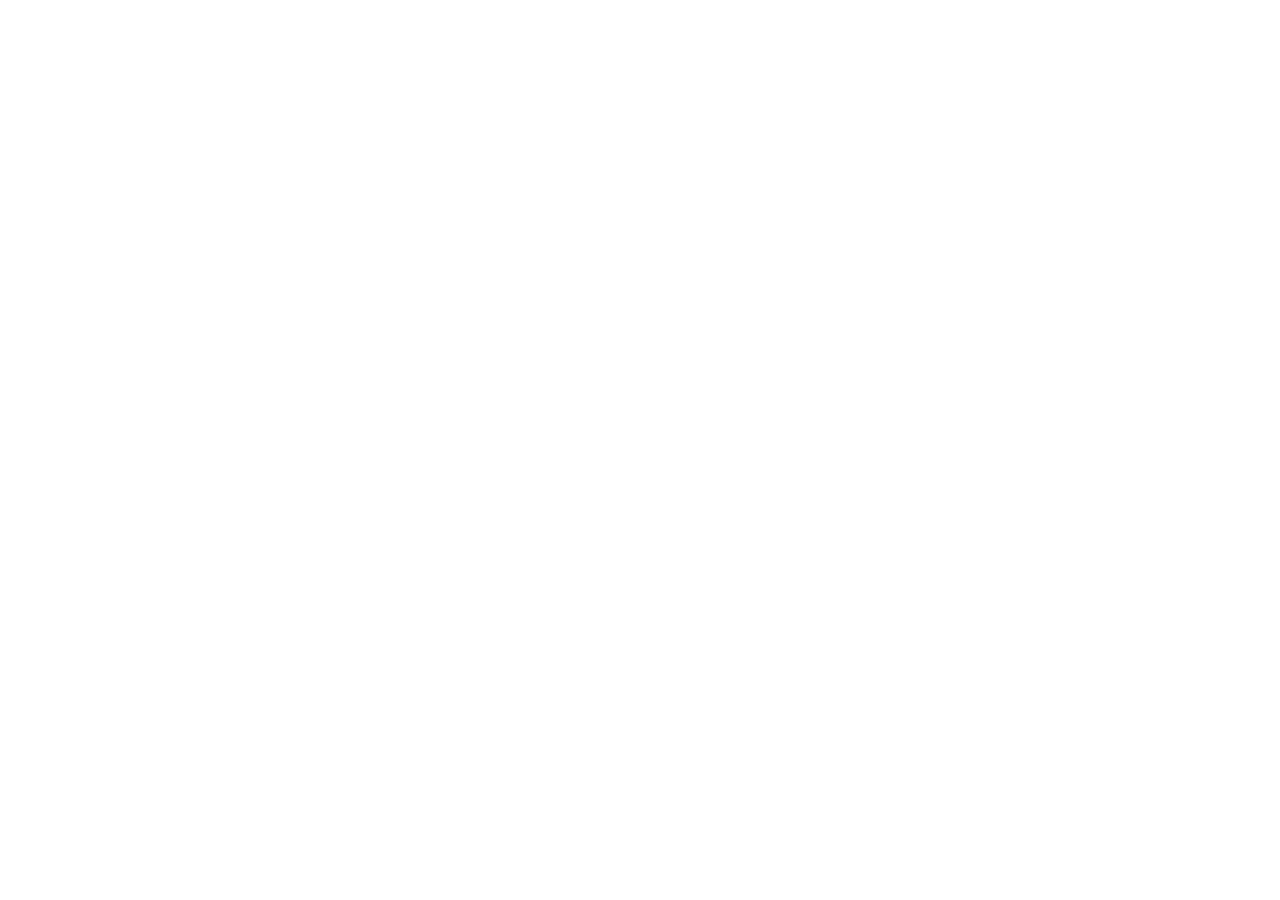
==== destinations/libanon.html @ 13b2a5f7 "refactor: save between" ====
<!DOCTYPE html>
<html lang="en">
<head>
    <meta charset="UTF-8">
    <meta name="viewport" content="width=device-width, initial-scale=1.0">
    <title>Libanon</title>
    <link rel="stylesheet" href="/css/fonts.css">
    <link rel="stylesheet" href="/css/style.css">
    <link rel="stylesheet" href="/css/slider.css">
    <link rel="shortcut icon" href="favicon.ico" type="image/x-icon">
</head>
<body>
    
</body>
</html>
---- css/fonts.css ----
/* arima-100 - greek_greek-ext_latin_latin-ext_malayalam_tamil_vietnamese */
@font-face {
  font-display: swap; /* Check https://developer.mozilla.org/en-US/docs/Web/CSS/@font-face/font-display for other options. */
  font-family: 'Arima';
  font-style: normal;
  font-weight: 100;
  src: url('.assets/fonts/arima-v7-greek_greek-ext_latin_latin-ext_malayalam_tamil_vietnamese-100.woff2') format('woff2'); /* Chrome 36+, Opera 23+, Firefox 39+, Safari 12+, iOS 10+ */
}
/* arima-200 - greek_greek-ext_latin_latin-ext_malayalam_tamil_vietnamese */
@font-face {
  font-display: swap; /* Check https://developer.mozilla.org/en-US/docs/Web/CSS/@font-face/font-display for other options. */
  font-family: 'Arima';
  font-style: normal;
  font-weight: 200;
  src: url('.assets/fonts/arima-v7-greek_greek-ext_latin_latin-ext_malayalam_tamil_vietnamese-200.woff2') format('woff2'); /* Chrome 36+, Opera 23+, Firefox 39+, Safari 12+, iOS 10+ */
}
/* arima-300 - greek_greek-ext_latin_latin-ext_malayalam_tamil_vietnamese */
@font-face {
  font-display: swap; /* Check https://developer.mozilla.org/en-US/docs/Web/CSS/@font-face/font-display for other options. */
  font-family: 'Arima';
  font-style: normal;
  font-weight: 300;
  src: url('.assets/fonts/arima-v7-greek_greek-ext_latin_latin-ext_malayalam_tamil_vietnamese-300.woff2') format('woff2'); /* Chrome 36+, Opera 23+, Firefox 39+, Safari 12+, iOS 10+ */
}
/* arima-regular - greek_greek-ext_latin_latin-ext_malayalam_tamil_vietnamese */
@font-face {
  font-display: swap; /* Check https://developer.mozilla.org/en-US/docs/Web/CSS/@font-face/font-display for other options. */
  font-family: 'Arima';
  font-style: normal;
  font-weight: 400;
  src: url('.assets/fonts/arima-v7-greek_greek-ext_latin_latin-ext_malayalam_tamil_vietnamese-regular.woff2') format('woff2'); /* Chrome 36+, Opera 23+, Firefox 39+, Safari 12+, iOS 10+ */
}
/* arima-500 - greek_greek-ext_latin_latin-ext_malayalam_tamil_vietnamese */
@font-face {
  font-display: swap; /* Check https://developer.mozilla.org/en-US/docs/Web/CSS/@font-face/font-display for other options. */
  font-family: 'Arima';
  font-style: normal;
  font-weight: 500;
  src: url('.assets/fonts/arima-v7-greek_greek-ext_latin_latin-ext_malayalam_tamil_vietnamese-500.woff2') format('woff2'); /* Chrome 36+, Opera 23+, Firefox 39+, Safari 12+, iOS 10+ */
}
/* arima-600 - greek_greek-ext_latin_latin-ext_malayalam_tamil_vietnamese */
@font-face {
  font-display: swap; /* Check https://developer.mozilla.org/en-US/docs/Web/CSS/@font-face/font-display for other options. */
  font-family: 'Arima';
  font-style: normal;
  font-weight: 600;
  src: url('.assets/fonts/arima-v7-greek_greek-ext_latin_latin-ext_malayalam_tamil_vietnamese-600.woff2') format('woff2'); /* Chrome 36+, Opera 23+, Firefox 39+, Safari 12+, iOS 10+ */
}
/* arima-700 - greek_greek-ext_latin_latin-ext_malayalam_tamil_vietnamese */
@font-face {
  font-display: swap; /* Check https://developer.mozilla.org/en-US/docs/Web/CSS/@font-face/font-display for other options. */
  font-family: 'Arima';
  font-style: normal;
  font-weight: 700;
  src: url('.assets/fonts/arima-v7-greek_greek-ext_latin_latin-ext_malayalam_tamil_vietnamese-700.woff2') format('woff2'); /* Chrome 36+, Opera 23+, Firefox 39+, Safari 12+, iOS 10+ */
}


/* palanquin-100 - devanagari_latin_latin-ext */
@font-face {
  font-display: swap; /* Check https://developer.mozilla.org/en-US/docs/Web/CSS/@font-face/font-display for other options. */
  font-family: 'Palanquin';
  font-style: normal;
  font-weight: 100;
  src: url('.assets/fonts/palanquin-v17-devanagari_latin_latin-ext-100.woff2') format('woff2'); /* Chrome 36+, Opera 23+, Firefox 39+, Safari 12+, iOS 10+ */
}
/* palanquin-200 - devanagari_latin_latin-ext */
@font-face {
  font-display: swap; /* Check https://developer.mozilla.org/en-US/docs/Web/CSS/@font-face/font-display for other options. */
  font-family: 'Palanquin';
  font-style: normal;
  font-weight: 200;
  src: url('.assets/fonts/palanquin-v17-devanagari_latin_latin-ext-200.woff2') format('woff2'); /* Chrome 36+, Opera 23+, Firefox 39+, Safari 12+, iOS 10+ */
}
/* palanquin-300 - devanagari_latin_latin-ext */
@font-face {
  font-display: swap; /* Check https://developer.mozilla.org/en-US/docs/Web/CSS/@font-face/font-display for other options. */
  font-family: 'Palanquin';
  font-style: normal;
  font-weight: 300;
  src: url('.assets/fonts/palanquin-v17-devanagari_latin_latin-ext-300.woff2') format('woff2'); /* Chrome 36+, Opera 23+, Firefox 39+, Safari 12+, iOS 10+ */
}
/* palanquin-regular - devanagari_latin_latin-ext */
@font-face {
  font-display: swap; /* Check https://developer.mozilla.org/en-US/docs/Web/CSS/@font-face/font-display for other options. */
  font-family: 'Palanquin';
  font-style: normal;
  font-weight: 400;
  src: url('.assets/fonts/palanquin-v17-devanagari_latin_latin-ext-regular.woff2') format('woff2'); /* Chrome 36+, Opera 23+, Firefox 39+, Safari 12+, iOS 10+ */
}
/* palanquin-500 - devanagari_latin_latin-ext */
@font-face {
  font-display: swap; /* Check https://developer.mozilla.org/en-US/docs/Web/CSS/@font-face/font-display for other options. */
  font-family: 'Palanquin';
  font-style: normal;
  font-weight: 500;
  src: url('.assets/fonts/palanquin-v17-devanagari_latin_latin-ext-500.woff2') format('woff2'); /* Chrome 36+, Opera 23+, Firefox 39+, Safari 12+, iOS 10+ */
}
/* palanquin-600 - devanagari_latin_latin-ext */
@font-face {
  font-display: swap; /* Check https://developer.mozilla.org/en-US/docs/Web/CSS/@font-face/font-display for other options. */
  font-family: 'Palanquin';
  font-style: normal;
  font-weight: 600;
  src: url('.assets/fonts/palanquin-v17-devanagari_latin_latin-ext-600.woff2') format('woff2'); /* Chrome 36+, Opera 23+, Firefox 39+, Safari 12+, iOS 10+ */
}
/* palanquin-700 - devanagari_latin_latin-ext */
@font-face {
  font-display: swap; /* Check https://developer.mozilla.org/en-US/docs/Web/CSS/@font-face/font-display for other options. */
  font-family: 'Palanquin';
  font-style: normal;
  font-weight: 700;
  src: url('.assets/fonts/palanquin-v17-devanagari_latin_latin-ext-700.woff2') format('woff2'); /* Chrome 36+, Opera 23+, Firefox 39+, Safari 12+, iOS 10+ */
}
---- css/style.css ----
:root {
    --main-color: rgba(241, 201, 83, 1);
    --secondary-color: rgba(78, 164, 135, 1);
}

* {
    margin: 0;
    box-sizing: border-box;
    scroll-behavior: smooth;
}

/* Header start */
header {
    display: flex;
    width: 100%;
    padding: 32px 0 32px 146px;
    gap: 102px;

    background-color: var(--secondary-color);
}

header img {
    width: 72px;
    height: 72px;
}

.nav-bar {
    display: flex;
    align-items: center;
    gap: 72px;
}

.list{
    display: flex;
    gap: 72px;
}

.list-item {
    list-style: none;
    font-family: 'Arima';
    font-weight: 700;
    font-size: 24px;
    line-height: 0.8;

    color: #FFFFFF;
}

.list-item a {
    text-decoration: none;
    color: #FFFFFF;
}
/* Header End */



/* Hero Begin */

.hero{
    position: relative;
    background: url(/assets/img/header\ photo\ \(2\).png);
    background-position: center;
    background-repeat: no-repeat;
    background-size: cover;

    height: 515px;
}

.overlay-container{
    position: relative;
    left: 0;
    top: 0;

}

.hero-content{
    position: absolute;
    top: 25%;
    left: 9%;
}

.circle{
    position: absolute;
    bottom: 80px;
    left: 430px;

    animation: rotieren 9s infinite linear;
}

@keyframes rotieren {
    from{
        transform: rotate(0deg);
    }

    to{
        transform: rotate(360deg);
    }
}

.hero-content h1{
    font-family: 'Arima';
    font-size: 60px;
    font-weight: 700;
}

.hero-content p{
    font-family: 'Palanquin';
    font-style: normal;
    font-weight: 500;
    font-size: 28px;
}

.hero-text{
    display: flex;
    flex-direction: column;
    gap: 32px;
}

/* Hero End */

.headline{
    font-family: 'Arima';
    font-style: normal;
    font-weight: 700;
    font-size: 56px;
    color: #4EA487;
}

.headline::before{
    content: "";
    width: 40px;
    height: 40px;
    display: inline-block;
    background-image: url('../assets/icons/rocket_launch.png');
    background-position: center;
    background-repeat: no-repeat;
    background-size: contain;
    padding-right: 24px;
}

.slider-section p{
     font-family: 'Palanquin';
     font-style: normal;
     font-weight: 500;
     font-size: 24px;
     color: #54370d;
}
.headline-Contact{
    font-family: 'Arima';
    font-style: normal;
    font-weight: 700;
    font-size: 56px;
    color: #4EA487;
}
.headline-Contact::before{
    content: "";
    width: 40px;
    height: 40px;
    display: inline-block;
    background-image: url('/assets/icons/person_pin.png');
    background-position: center;
    background-repeat: no-repeat;
    background-size: contain;
    padding-right: 24px;
}

.contact{
    padding: 120px 0 120px 120px;
    display: flex;
    flex-direction: column;
    align-items: center;
    justify-content: center;
    gap: 56px;
}

.contact p{
  font-family: 'Palanquin';
  font-style: normal;
  font-weight: 500;

  text-align: center;

  font-size: 24px;
}
form{
    display: flex;
    flex-direction: column;
    
}

form input{
    border: none;
    border-bottom: solid 1px black;
    width: 525px;
    padding-bottom: 17px;
}
.input-class{
    width: 1085px;
}
.contact-box{
    display: flex;
    gap: 35px;
}

label{
  font-family: 'Palanquin';
  font-style: normal;
  font-weight: 500;

  font-size: 24px;
}

.field{
    display: flex;
    flex-direction: column;
}

.contact-formular{
    display: flex;
    flex-direction: column;
    gap: 85px;
}

.checkbox{
    width: 18px;
    height: 18px;
}

.label-checkbox{
    padding-top: 15px;
    display: flex;
    justify-content: center;
    gap: 10px;
}

.label-checkbox span{
    font-family: 'Palanquin';
    font-style: normal;
    font-weight: 400;

    font-size: 15px;

    padding-bottom: 50px;
}

.button{
   width: 140px;
   padding: 16px;
   border-radius: 40px;

   font-family: 'Arima';
   font-style: normal;
   font-weight: 700;

   font-size: 24px;
}

.button-container{
    display: flex;
    justify-content: center;
}
---- css/slider.css ----
.slider{
            padding: 88px 120px 120px 120px;
        }

        .slider img{
            width: 1200px;
            height: 530px;
            object-fit: cover;
        }

        .headline{
            font-family: 'Arima';
            font-style: normal;
            font-weight: 700;
            font-size: 56px;
            color: #4EA487;
            padding-bottom: 24px;
        }

        .headline::before{
            content: "";
            width: 40px;
            height: 40px;
            display: inline-block;
            background-image: url('../assets/icons/rocket_launch.png');
            background-position: center;
            background-repeat: no-repeat;
            background-size: contain;
            padding-right: 24px;
        }

        .slider{
            font-family: 'Palanquin';
            font-style: normal;
            font-weight: 500;
            font-size: 24px;
            color: #54370d;
        }
        
        .slider-content{
            text-align: center;
            padding-bottom: 88px;
        }

        .slider_a_wrapper h3{
             font-family: 'Palanquin';
             font-style: normal;
             font-weight: 600;
             font-size: 48px;
        }

        .slider_a_wrapper p{
             font-family: 'Palanquin';
             font-style: normal;
             font-weight: 400;
             font-size: 28px;
        }
        
        .slider_a{
            position: relative;
            overflow: hidden;

            display: flex;
            justify-content: center;
            align-items: end;

            width: 1200px;
            height: 530px;

            border-top-right-radius: 100px;
            padding: 0px 88px;
        }

        .slider_a input{
            z-index: 2;

            
        }

        .slider_a input {
            appearance: none;

            width: 28px;
            height: 28px;

            margin: 0 6px 25px;

            border: 2px solid #FFFFFF;
            border-radius: 50px;

            background: transparent;

            cursor: pointer;
        }

        .slider_a input:checked {
            background: rgb(241, 201, 83);
            width: 40px;
            height: 28px;
        }

        .slider_a_wrapper{
            z-index: 1;

            position: absolute;
            display: flex;

            width: 100%;
            height: 100%;
            transition: all 1s ease-in-out;
        }

        .slider_a_element{
            display: flex;
            flex-direction: column;
            gap: 8px;
            color: rgb(175, 223, 255);
            padding: 16px 24px;
    
            min-width: 100%;
            height: 100%;
        }

        .slider-text-container {
            background-color: rgba(0, 0, 0, 0.707);
            padding: 16px 24px;
            width: 880px;
            height: 230px;
        }


        .element_first{
            background: url(/assets/img/slide_first.png);
            background-position: center;
            background-repeat: no-repeat;
            background-size: cover;
        }

        .element_second{
            background: url(/assets/img/sicilysecound.jpeg);
            background-position: center;
            background-repeat: no-repeat;
            background-size: cover;
        }

        .element_third{
            background: url(/assets/img/theojamous-river-4951162_1920.jpg);
            background-position: center;
            background-repeat: no-repeat;
            background-size: cover;
        }

        .element_fourth{
            background: url(/assets/img/theojamous-river-4951162_1920.jpg);
            background-position: center;
            background-repeat: no-repeat;
            background-size: cover;
        }

       .slider_a input[value="first"]:checked ~ .slider_a_wrapper{
            transform: translateX(0);
        }

        .slider_a input[value="second"]:checked ~ .slider_a_wrapper{
            transform: translateX(-100%);
        } 

        .slider_a input[value="third"]:checked ~ .slider_a_wrapper{
            transform: translateX(-200%);
        }

        .slider_a input[value="fourth"]:checked ~ .slider_a_wrapper{
            transform: translateX(-300%);
        }
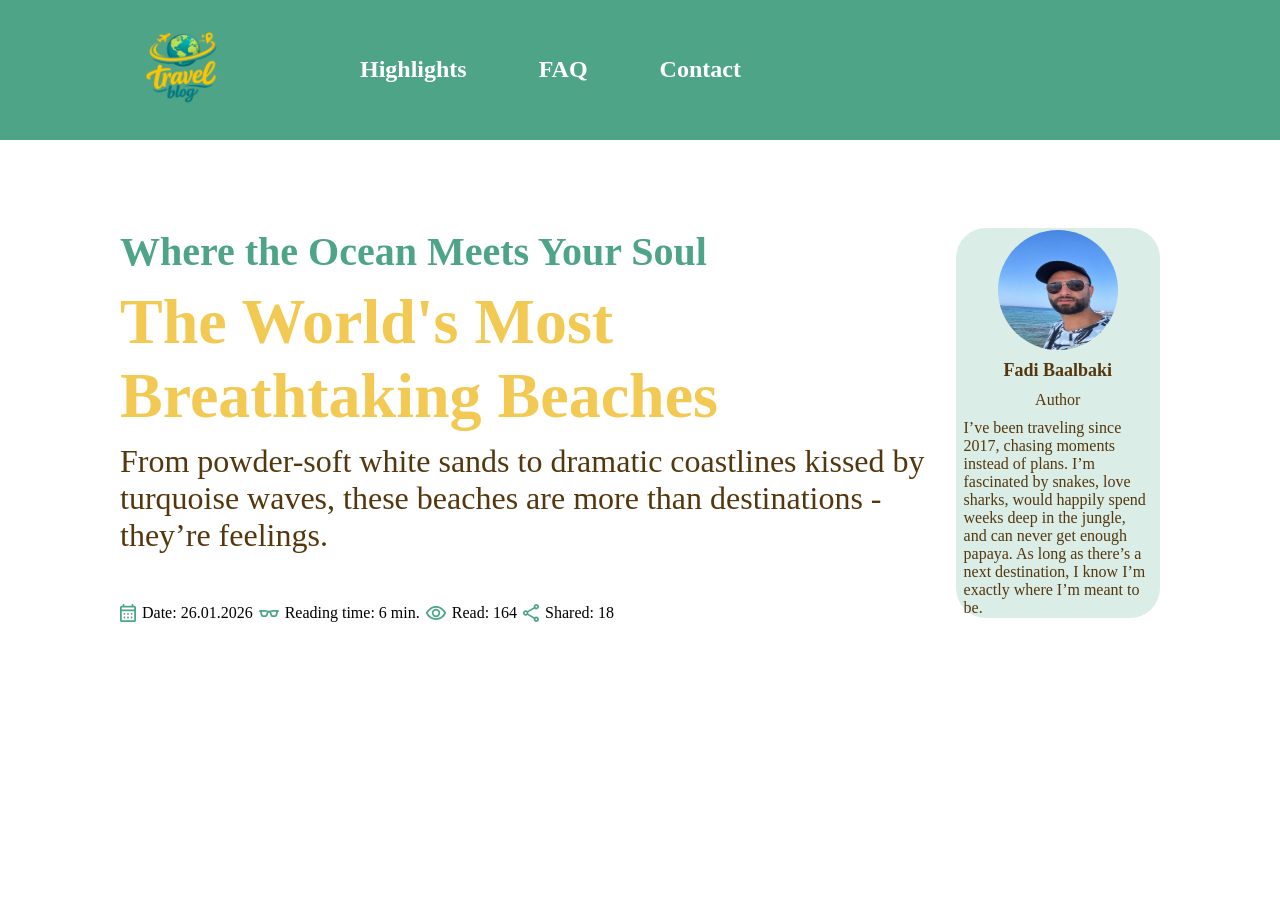
==== commit 81ba9626: "refactor: landing page done" ====
--- a/destinations/libanon.html
+++ b/destinations/libanon.html
@@ -5,11 +5,72 @@
     <meta name="viewport" content="width=device-width, initial-scale=1.0">
     <title>Libanon</title>
     <link rel="stylesheet" href="/css/fonts.css">
-    <link rel="stylesheet" href="/css/style.css">
+    <link rel="stylesheet" href="/css/libanon.css">
     <link rel="stylesheet" href="/css/slider.css">
     <link rel="shortcut icon" href="favicon.ico" type="image/x-icon">
 </head>
 <body>
+     <header>
+        <a href="/index.html">
+        <img src="/assets/icons/traver_blog_icon.svg" alt="Travel Blog Logo">
+        </a>
+            <nav class="nav-bar">
+                 <ul class="list">
+                    <li class="list-item"><a href="#highlights">Highlights</a></li>
+                    <li class="list-item"><a href="#faq">FAQ</a></li>
+                    <li class="list-item"><a href="#contact">Contact</a></li>
+                </ul>
+            </nav>
+    </header>
+    <main>
+        <section class="hero-blog">
+            <div class="hero_text_blog">
+                <h2>Where the Ocean Meets Your Soul</h2>
+                <h1>The World's Most Breathtaking Beaches</h1>
+                <p>From powder-soft white sands to dramatic coastlines kissed by<br> turquoise waves, these beaches are more than destinations - they’re feelings.</p>
+
+                
+                    <ul class="article-meta">
+                    <li class="meta-item">
+                        <img src="../assets/icons/calendar_month.svg" alt="Date">
+                        <span>Date: 26.01.2026</span>
+                    </li>
+
+                    <li class="meta-item">
+                        <img src="../assets/icons/eyeglasses_2.svg" alt="Reading time">
+                        <span>Reading time: 6 min.</span>
+                    </li>
+
+                    <li class="meta-item">
+                        <img src="../assets/icons/visibility.svg" alt="Reads">
+                        <span>Read: 164</span>
+                    </li>
+
+                    <li class="meta-item">
+                        <img src="../assets/icons/share.svg" alt="Shares">
+                        <span>Shared: 18</span>
+                    </li>
+
+                </ul>
+            </div>
+            <article class="article">
+                <img src="/assets/img/Mein Bild.png" alt="Mein Bild">
+                <h3>Fadi Baalbaki</h3>
+                <p class="author">Author</p>
+                <p>I’ve been traveling since 2017, chasing moments instead of plans.
+I’m fascinated by snakes, love sharks, would happily spend weeks deep in the jungle, and can never get enough papaya. As long  as there’s a next destination, I know I’m exactly where I’m meant to be.</p>
+            </article>
+        </section>
+        <section class="slider_b">
+
+         <div class="slider_b_element"></div>
+         <div class="slider_b_element"></div>
+         <div class="slider_b_element"></div>
+         <div class="slider_b_element"></div>
+         <div class="slider_b_element"></div>
+
+    </section>
+    </main>
     
 </body>
 </html>
--- a/css/libanon.css
+++ b/css/libanon.css
@@ -0,0 +1,204 @@
+* {
+    margin: 0;
+    box-sizing: border-box;
+    scroll-behavior: smooth;
+}
+
+:root {
+    --main-color: rgba(241, 201, 83, 1);
+    --secondary-color: rgba(78, 164, 135, 1);
+}
+
+header {
+    display: flex;
+    width: 100%;
+    padding: 32px 0 32px 146px;
+    gap: 102px;
+
+    background-color: var(--secondary-color);
+}
+
+header img {
+    width: 72px;
+    height: 72px;
+}
+
+.nav-bar {
+    display: flex;
+    align-items: center;
+    gap: 72px;
+}
+
+.list{
+    display: flex;
+    gap: 72px;
+}
+
+.list-item {
+    list-style: none;
+    font-family: 'Arima';
+    font-weight: 700;
+    font-size: 24px;
+    line-height: 0.8;
+
+    color: #FFFFFF;
+}
+
+.list-item a {
+    text-decoration: none;
+    color: #FFFFFF;
+}
+
+.hero-blog{
+    display: flex;
+    padding: 88px 120px;
+    gap: 30px;
+}
+
+.hero-blog h2{
+  font-family: 'Palanquin';
+  font-style: normal;
+  font-weight: 600;
+  font-size: 40px;
+  color: #4EA487;
+}
+
+.hero-blog h1{
+  font-family: 'Arima';
+  font-style: normal;
+  font-weight: 700;
+  font-size: 64px;
+  color: #F1C953;
+}
+
+.hero-blog p{
+  font-family: 'Palanquin';
+  font-style: normal;
+  font-weight: 400;
+  font-size: 32px;
+  color: #54370D;
+}
+
+.hero_text_blog{
+    display: flex;
+    flex-direction: column;
+    gap: 10px;
+}
+
+
+.article img{
+    height: 120px;
+    width: 120px;
+    border-radius: 50%;
+}
+
+.article h3{
+  font-family: 'Arima';
+  font-style: normal;
+  font-weight: 700;
+  font-size: 18px;
+  color: #54370D;
+}
+
+.article p{
+  font-family: 'Palanquin';
+  font-style: normal;
+  font-weight: 400;
+  font-size: 16px;
+  color: #54370D;
+  text-align: start;
+}
+
+.author{
+  font-family: 'Arima';
+  font-style: normal;
+  font-weight: 400;
+  font-size: 18px;
+  color: #54370D;
+}
+
+.article{
+    background-color: #4EA48733;
+    width: 275px;
+    height: 390px;
+    padding: 8px;
+    border-radius: 30px;
+
+    display: flex;
+    flex-direction: column;
+    justify-content: center;
+    align-items: center;
+    gap: 10px;
+}
+
+.article-meta{
+   padding-top: 40px;
+    display: flex;
+    gap: 6px;
+    list-style: none;
+    padding-inline-start: 0;
+}
+
+.article-meta span{
+  font-family: 'Palanquin';
+  font-style: normal;
+  font-weight: 400;
+  font-size: 16px;
+
+  text-align: center;
+}
+
+li{
+    display: flex;
+    align-items: center;
+    gap: 6px;
+}
+
+.slider_b{
+    padding: 88px 120px;
+    display: flex;
+    align-items: center;
+    justify-content: center;
+
+}
+
+
+
+      
+
+    
+
+            .slider_b_element{
+                width: 100px;
+                height: 80%;
+                z-index: 1;
+                
+                background: rgb(255, 0, 255);
+                box-shadow: 1px 1px 1px rgba(3, 7, 18, 0.03),
+                4px 2px 5px rgba(3, 7, 18, 0.06),
+                8px 5px 10px rgba(3, 7, 18, 0.08),
+                15px 8px 19px rgba(3, 7, 18, 0.11),
+                23px 13px 29px rgba(3, 7, 18, 0.14),
+                33px 18px 42px rgba(3, 7, 18, 0.17),
+                44px 25px 57px rgba(3, 7, 18, 0.19),
+                58px 32px 74px rgba(3, 7, 18, 0.22);
+
+
+                transform: perspective(250px) rotateY(20deg) translateX(-20px);
+                transform-origin: 50% 50%;
+
+                transition: all 250ms ease-in-out;
+            }
+        
+
+            .slider_b_element:hover{
+                transform: perspective(250px) rotateY(0deg) translateX(0px) scaleX(1.5) scaleY(1.2);
+                z-index: 2;
+                background: cadetblue;
+            }
+
+            .slider_b_element:hover~.slider_b_element{
+                background-color: brown;
+                transform: perspective(250px) rotateY(-20deg) translateX(20px);
+
+            }
--- a/css/slider.css
+++ b/css/slider.css
@@ -130,7 +130,7 @@
 
 
         .element_first{
-            background: url(/assets/img/slide_first.png);
+            background: url(/assets/img/header\ photo.png);
             background-position: center;
             background-repeat: no-repeat;
             background-size: cover;
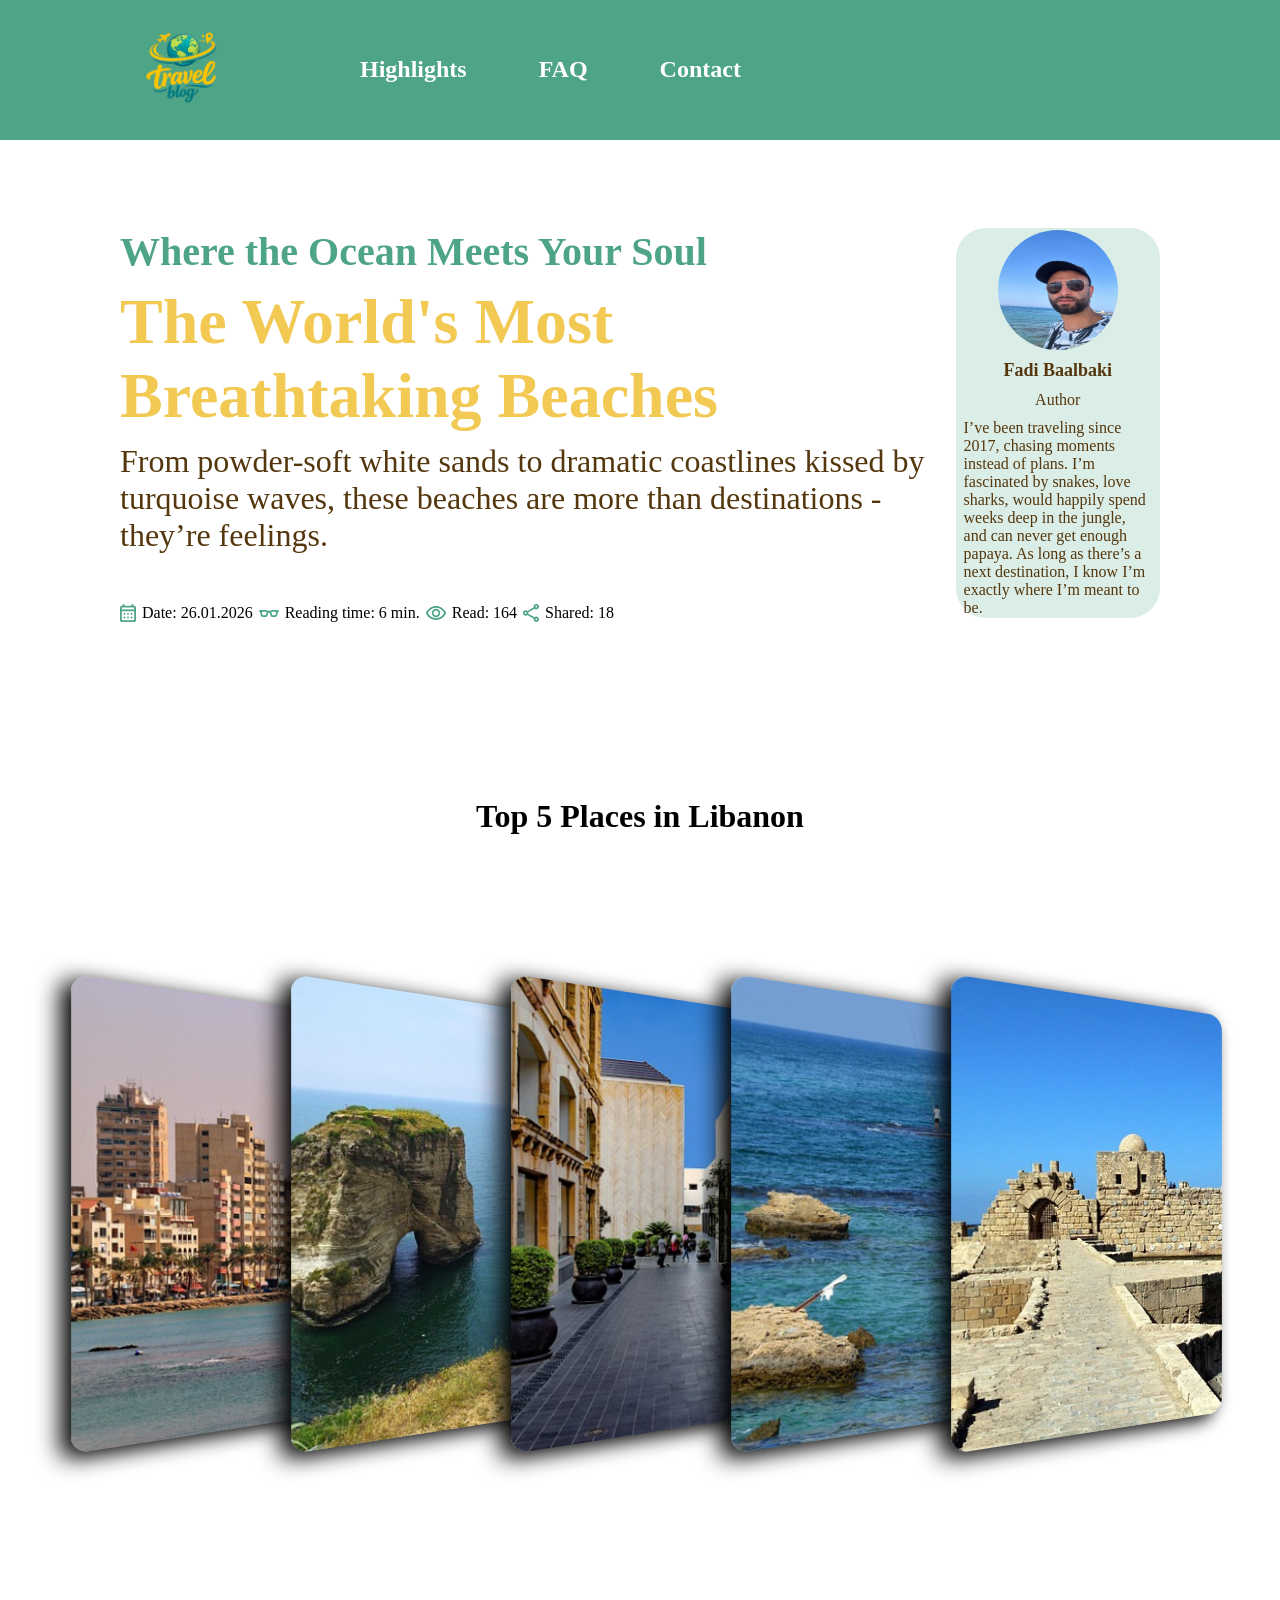
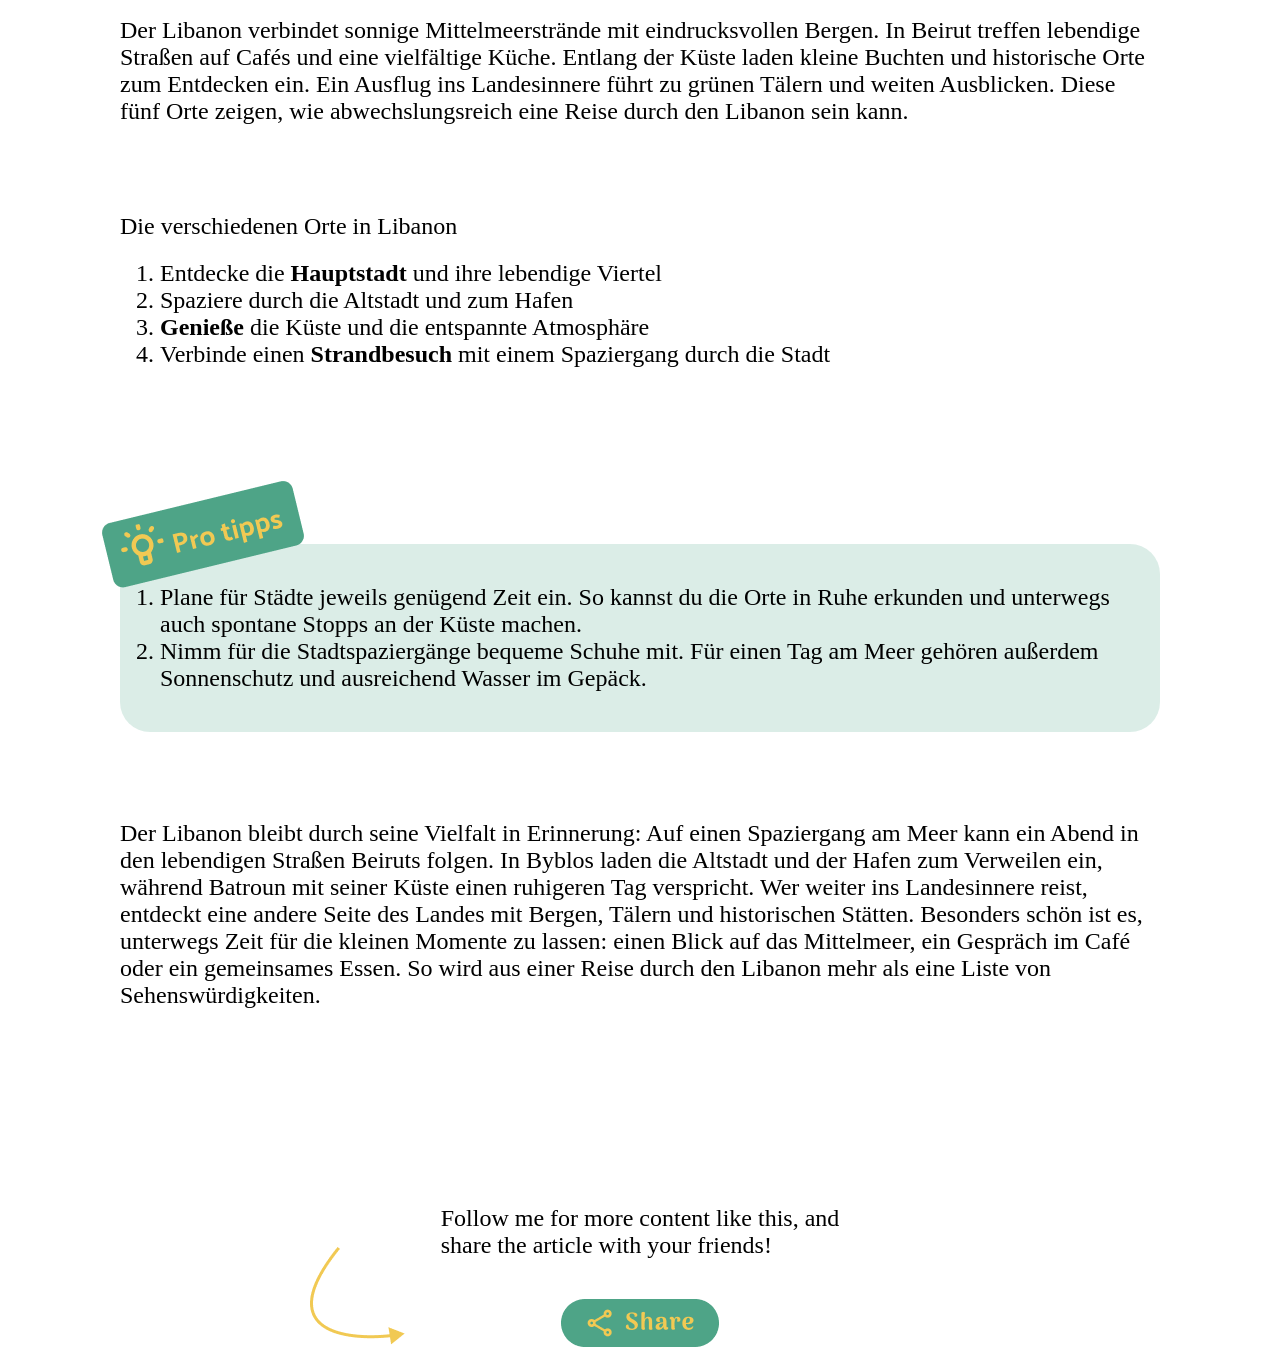
==== commit af569649: "refactor: complete libanon page" ====
--- a/destinations/libanon.html
+++ b/destinations/libanon.html
@@ -61,14 +61,47 @@
 I’m fascinated by snakes, love sharks, would happily spend weeks deep in the jungle, and can never get enough papaya. As long  as there’s a next destination, I know I’m exactly where I’m meant to be.</p>
             </article>
         </section>
+        <h2 class="headline-slider">Top 5 Places in Libanon</h2>
         <section class="slider_b">
+         <img class="slider_b_element" src="/assets/img/beirut.jpg" alt="Beirut">
+         <img class="slider_b_element" src="/assets/img/rouche.jpg" alt="Meer Berg">
+         <img class="slider_b_element" src="/assets/img/beirut-downtown.jpg" alt="downtown">
+         <img class="slider_b_element" src="/assets/img/beirutmeer.jpg" alt="meer">
+         <img class="slider_b_element"  src="/assets/img/saida.jpg" alt="saida">
+    </section>
+    <section class="info-text">
+        <p>Der Libanon verbindet sonnige Mittelmeerstrände mit eindrucksvollen Bergen.
+In Beirut treffen lebendige Straßen auf Cafés und eine vielfältige Küche.
+Entlang der Küste laden kleine Buchten und historische Orte zum Entdecken ein.
+Ein Ausflug ins Landesinnere führt zu grünen Tälern und weiten Ausblicken.
+Diese fünf Orte zeigen, wie abwechslungsreich eine Reise durch den Libanon sein kann.</p>
 
-         <div class="slider_b_element"></div>
-         <div class="slider_b_element"></div>
-         <div class="slider_b_element"></div>
-         <div class="slider_b_element"></div>
-         <div class="slider_b_element"></div>
-
+<p class="libanon-text">Die verschiedenen Orte in Libanon</p>
+<ol class="list-libanon">
+    <li>Entdecke die <strong>Hauptstadt</strong> und ihre lebendige Viertel</li>
+    <li>Spaziere durch die Altstadt und zum Hafen</li>
+    <li><strong>Genieße</strong> die Küste und die entspannte Atmosphäre</li>
+    <li>Verbinde einen <strong>Strandbesuch</strong> mit einem Spaziergang durch die Stadt </li>
+</ol>
+    </section>
+    <section class="travel-tips">
+        
+        <ol class="tips">
+            <img class="tips-img" src="/assets/img/tips.png" alt="tipps">
+            <li class="text">Plane für Städte jeweils genügend Zeit ein. So kannst du die Orte in Ruhe erkunden
+                und unterwegs auch spontane Stopps an der Küste machen. </li>
+                <li class="text">
+                    Nimm für die Stadtspaziergänge bequeme Schuhe mit. Für einen Tag am Meer gehören 
+                    außerdem Sonnenschutz und ausreichend Wasser im Gepäck.
+                </li>
+        </ol>
+        <p class="libanon-text">Der Libanon bleibt durch seine Vielfalt in Erinnerung: Auf einen Spaziergang am Meer kann ein Abend in den lebendigen Straßen Beiruts folgen. In Byblos laden die Altstadt und der Hafen zum Verweilen ein, während Batroun mit seiner Küste einen ruhigeren Tag verspricht. Wer weiter ins Landesinnere reist, entdeckt eine andere Seite des Landes mit Bergen, Tälern und historischen Stätten. Besonders schön ist es, unterwegs Zeit für die kleinen Momente zu lassen: einen Blick auf das Mittelmeer, ein Gespräch im Café oder ein gemeinsames Essen. So wird aus einer Reise durch den Libanon mehr als eine Liste von Sehenswürdigkeiten.</p>
+    </section>
+    <section class="follow-section">
+        <img class="arrow" src="/assets/icons/Vector 12.png" alt="Pfeil">
+        <h3>Follow me for more content like this, and<br> share the article with your friends!</h3>
+        <img class="button" src="/assets/img/Share button.png" alt="button">
+        
     </section>
     </main>
     
--- a/css/libanon.css
+++ b/css/libanon.css
@@ -148,19 +148,137 @@
   text-align: center;
 }
 
-li{
+.meta-item{
     display: flex;
     align-items: center;
     gap: 6px;
 }
 
+.headline-slider{
+    padding-top: 88px;
+    padding-inline: 120px;
+    padding-bottom: 64px;
+    display: flex;
+    justify-content: center;
+    align-items: center;
+
+  font-family: 'Arima';
+  font-style: normal;
+  font-weight: 600;
+  font-size: 32px;
+}
+
 .slider_b{
-    padding: 88px 120px;
-    display: flex;
-    align-items: center;
-    justify-content: center;
-
-}
+    padding-inline: 120px;
+    display: flex;
+    height: 70dvh;
+    width: 100%;
+    align-items: center;
+    justify-content: center;
+}
+
+.slider_b_element{
+    width: 280px;
+    height: 440px;
+    box-shadow: -9px 5px 20px 0px black;
+    z-index: 1;
+    border-radius: 16px;
+    object-fit: cover;
+
+
+   transform: perspective(250px) rotateY(10deg) translateX(20px);
+    transform-origin: 50% 50%;
+    transition: 250ms ease-in-out;
+}
+
+.slider_b_element:hover{
+    transform: perspective(250px) rotateY(0deg) translateX(0px) scaleX(1.5) scaleY(1.2);
+    z-index: 2;
+}
+.slider_b_element:hover~.slider_b_element{
+    transform: perspective(250px) rotateY(-20deg) translateX(20px);
+}
+
+.slider_b_element + .slider_b_element {
+    margin-left: -60px;
+}
+
+.info-text{
+    padding: 88px 120px;
+}
+
+.info-text p{
+  font-family: 'Palanquin';
+  font-style: normal;
+  font-weight: 400;
+  font-size: 24px;
+}
+
+.libanon-text{
+  padding-top: 88px;
+  padding-bottom: 20px;
+  font-family: 'Palanquin';
+  font-style: normal;
+  font-weight: 400;
+  font-size: 24px;
+}
+.list-libanon{
+    display: flex;
+    flex-direction: column;
+  font-family: 'Palanquin';
+  font-style: normal;
+  font-weight: 400;
+  font-size: 24px;
+}
+
+.travel-tips{
+    padding: 88px 120px;
+}
+
+.tips{
+    position: relative;
+    background-color: rgba(78, 164, 135, 0.2);
+    border-radius: 30px;
+    padding: 40px;
+}
+.text{
+  font-family: 'Palanquin';
+  font-style: normal;
+  font-weight: 400;
+  font-size: 24px;
+}
+.tips-img{
+    position: absolute;
+    z-index: 2;
+    top: -65px;
+    left: -20px;
+}
+
+.follow-section{
+    position: relative;
+    padding: 88px 120px;
+    display: flex;
+    justify-content: center;
+    align-items: center;
+}
+
+.follow-section h3{
+  
+  font-family: 'Arima';
+  font-style: normal;
+  font-weight: 400;
+  font-size: 24px;
+}
+.arrow{
+    position: absolute;
+    top: 130px;
+    right: 875px;
+}
+.button{
+    position: absolute;
+    bottom: 0px;
+}
+    
 
 
 
@@ -168,37 +286,4 @@
 
     
 
-            .slider_b_element{
-                width: 100px;
-                height: 80%;
-                z-index: 1;
-                
-                background: rgb(255, 0, 255);
-                box-shadow: 1px 1px 1px rgba(3, 7, 18, 0.03),
-                4px 2px 5px rgba(3, 7, 18, 0.06),
-                8px 5px 10px rgba(3, 7, 18, 0.08),
-                15px 8px 19px rgba(3, 7, 18, 0.11),
-                23px 13px 29px rgba(3, 7, 18, 0.14),
-                33px 18px 42px rgba(3, 7, 18, 0.17),
-                44px 25px 57px rgba(3, 7, 18, 0.19),
-                58px 32px 74px rgba(3, 7, 18, 0.22);
-
-
-                transform: perspective(250px) rotateY(20deg) translateX(-20px);
-                transform-origin: 50% 50%;
-
-                transition: all 250ms ease-in-out;
-            }
-        
-
-            .slider_b_element:hover{
-                transform: perspective(250px) rotateY(0deg) translateX(0px) scaleX(1.5) scaleY(1.2);
-                z-index: 2;
-                background: cadetblue;
-            }
-
-            .slider_b_element:hover~.slider_b_element{
-                background-color: brown;
-                transform: perspective(250px) rotateY(-20deg) translateX(20px);
-
-            }
+            
